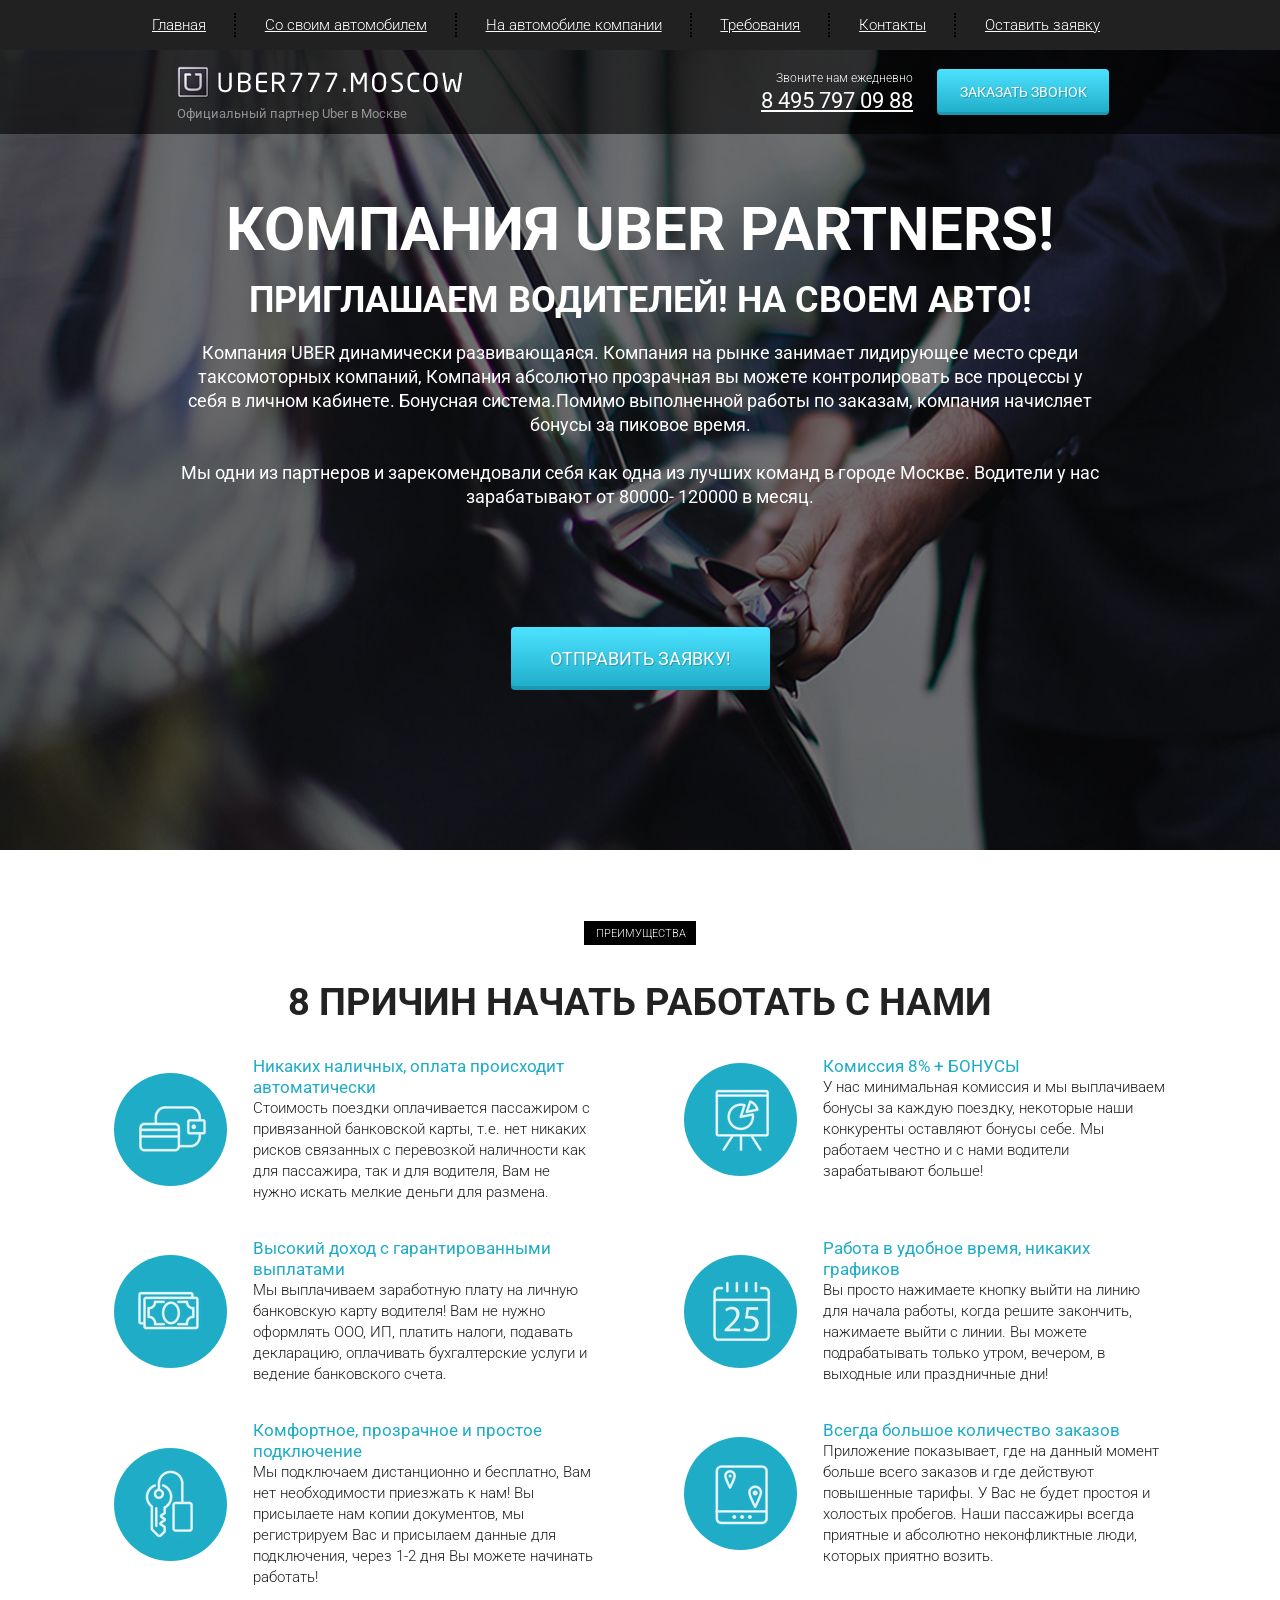
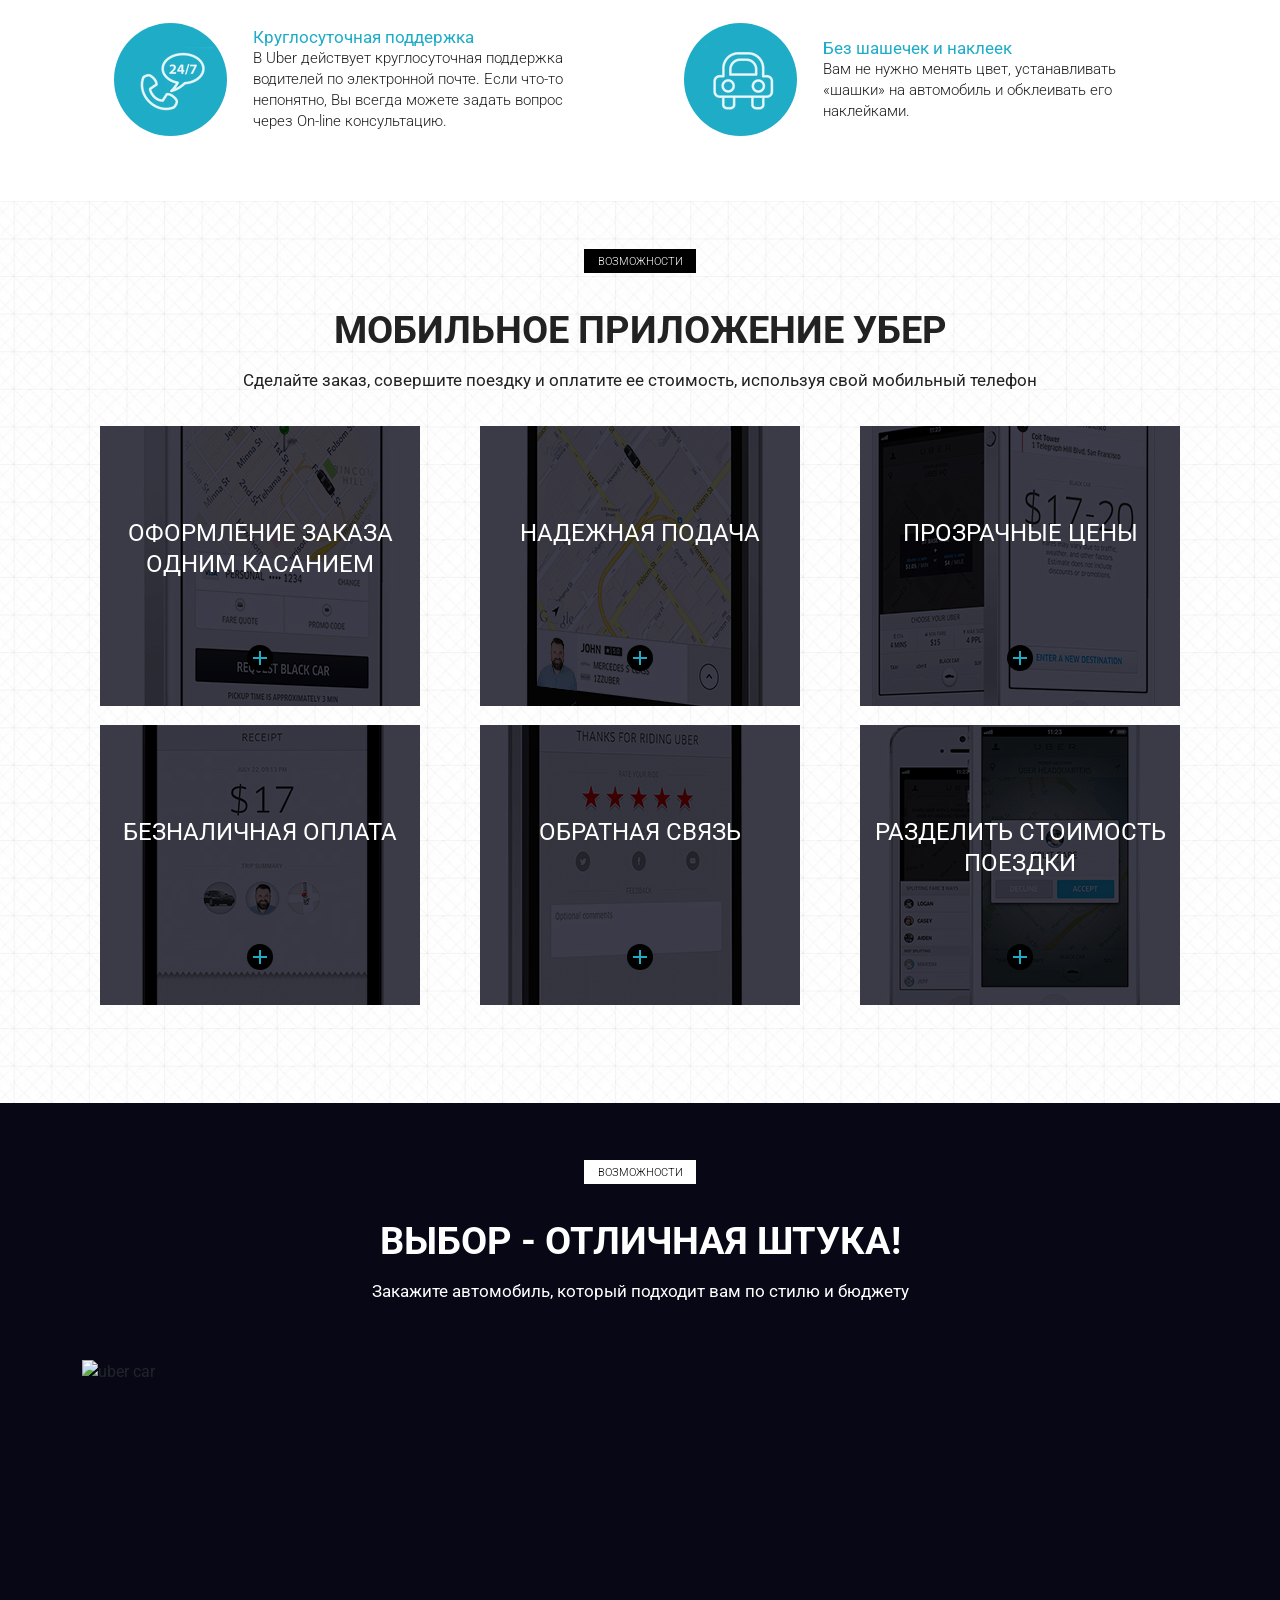
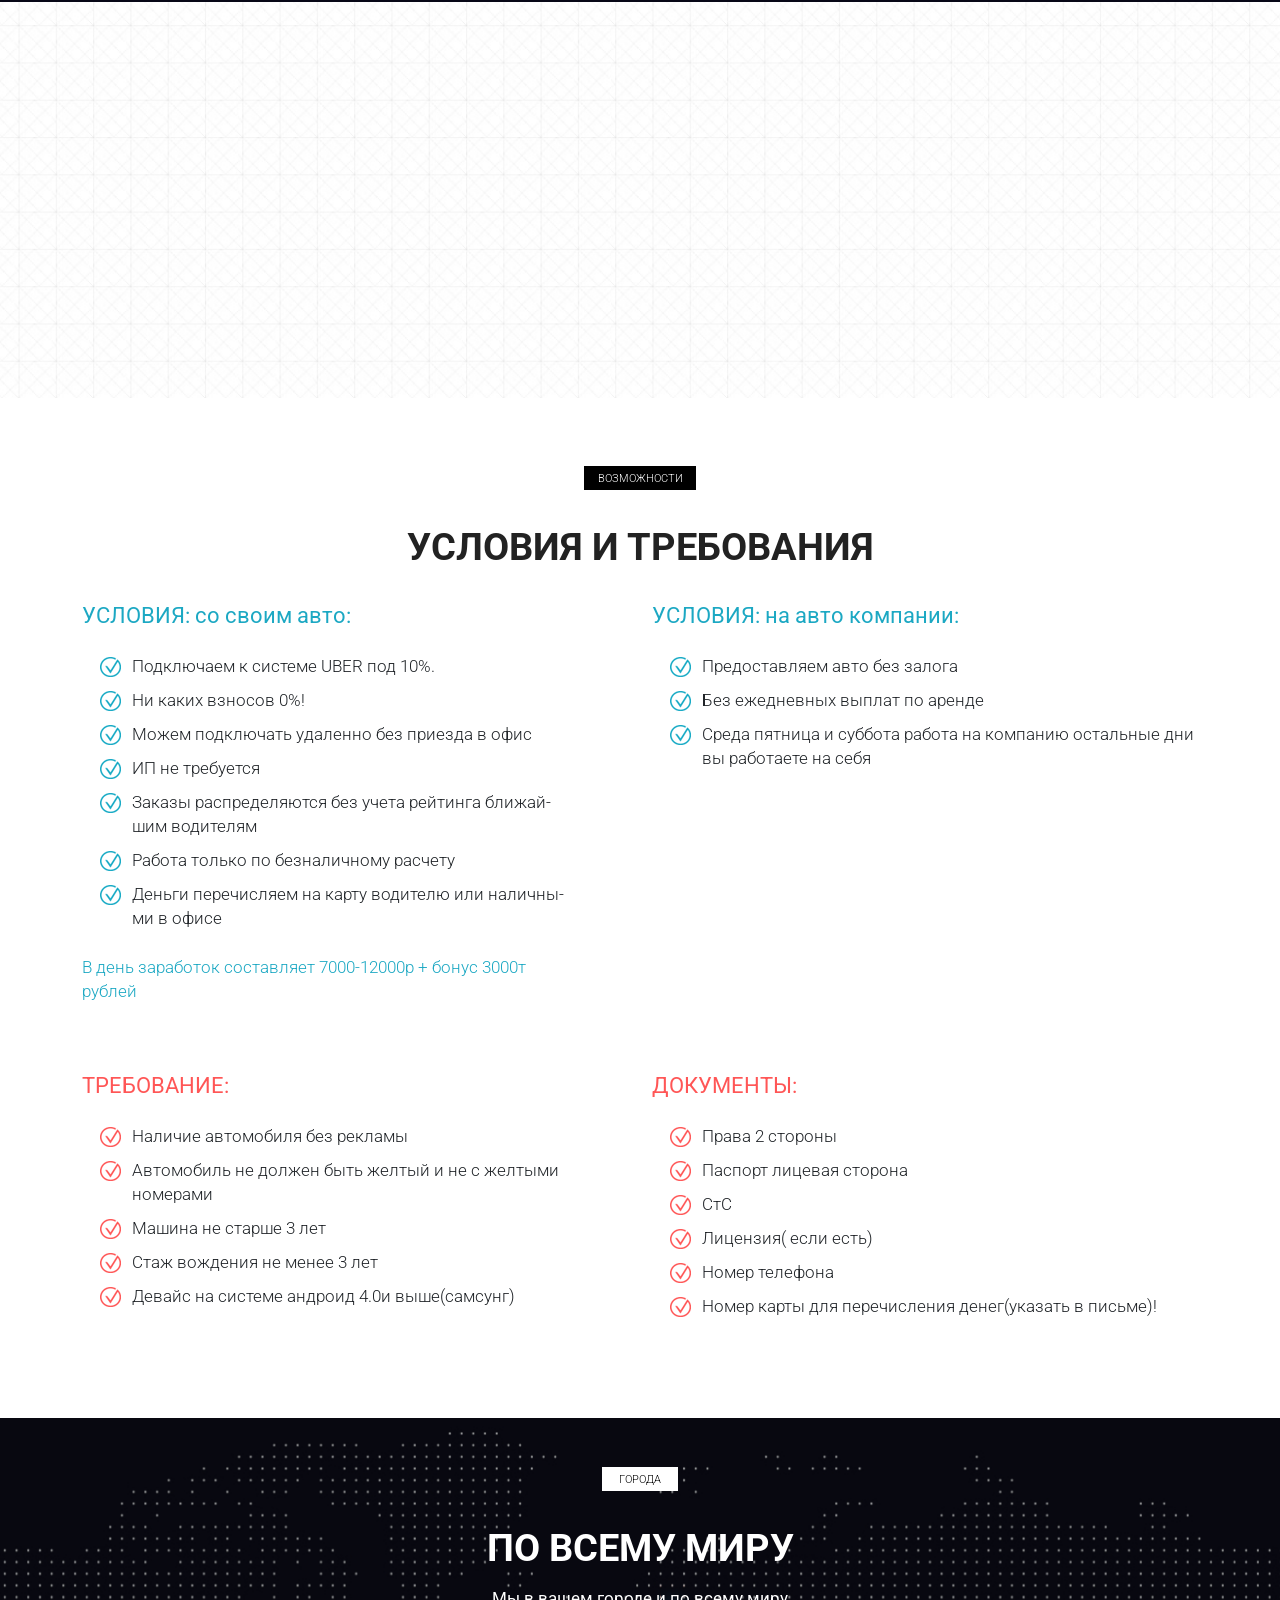
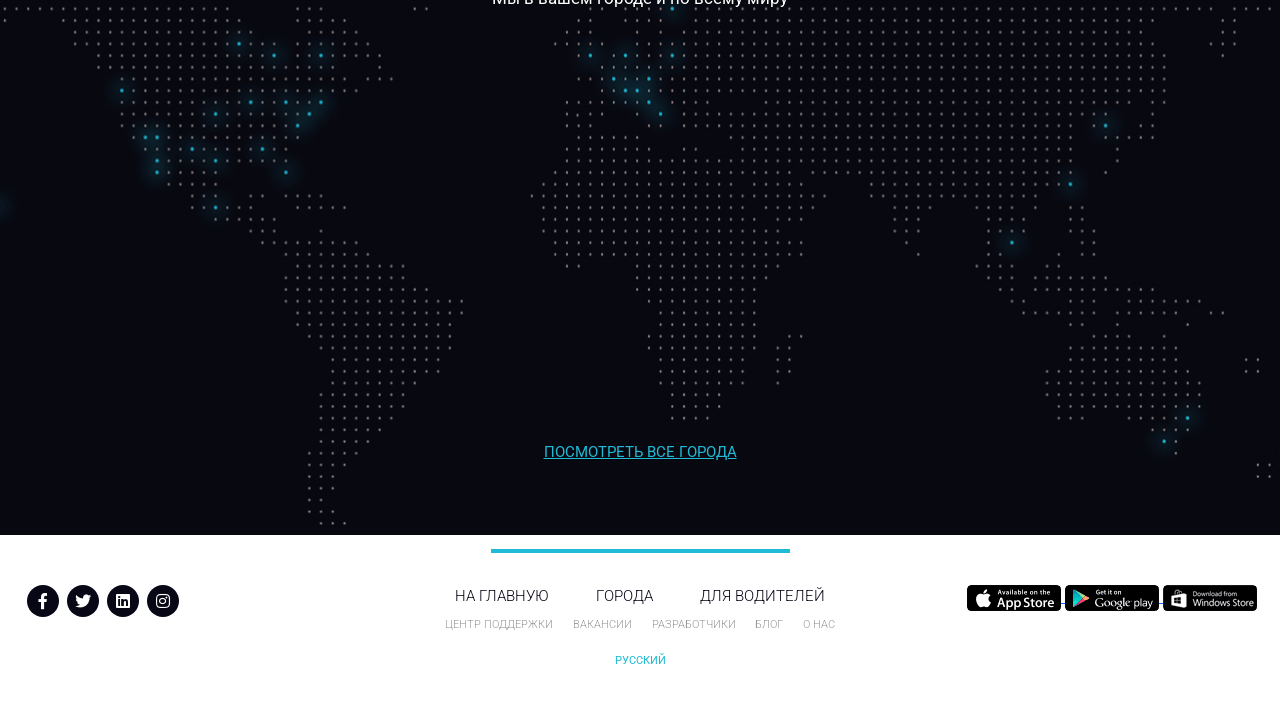
==== index.html @ b33aa112 "first commit" ====
<!DOCTYPE html>
<html lang="ru">
<head>
    <meta charset="UTF-8">
    <meta name="viewport" content="width=device-width, initial-scale=1.0">
    <meta http-equiv="X-UA-Compatible" content="ie=edge">
    <title>Uber</title>
    <link rel="icon" href="icons/favicon.ico">
    <link href="https://fonts.googleapis.com/css?family=Roboto:300,400,700&amp;subset=cyrillic-ext" rel="stylesheet">
    <link rel="stylesheet" href="css/bootstrap-reboot.min.css">
    <link rel="stylesheet" href="css/bootstrap-grid.min.css">
    <link rel="stylesheet" href="https://use.fontawesome.com/releases/v5.8.2/css/all.css" integrity="sha384-oS3vJWv+0UjzBfQzYUhtDYW+Pj2yciDJxpsK1OYPAYjqT085Qq/1cq5FLXAZQ7Ay" crossorigin="anonymous">
    <link rel="stylesheet" href="css/style.min.css">
</head>
<body>
    <header>
        <nav>
            <div class="container">
                <ul class="menu">
                    <li class="menu_item"><a href="#" class="menu_link">Главная</a></li>
                    <li class="menu_item"><a href="#require" class="menu_link">Со своим автомобилем</a></li>
                    <li class="menu_item"><a href="#require" class="menu_link">На автомобиле компании</a></li>
                    <li class="menu_item"><a href="#" class="menu_link">Требования</a></li>
                    <li class="menu_item"><a href="#" class="menu_link">Контакты</a></li>
                    <li class="menu_item"><a href="#" class="menu_link">Оставить заявку</a></li>
                </ul>
            </div>
            <div class="hamburger">
                <span></span>
                <span></span>
                <span></span>
            </div>
        </nav>
        <div class="subheader">
            <div class="container">
                <div class="row">
                    <div class="col-6 col-md-4 offset-md-1">
                        <a href="#" class="subheader_logo"><img src="icons/logo.png" alt="logo"></a>
                        <div class="subheader_official">Официальный партнер Uber в Москве</div>
                    </div>
    
                    <div class="xs-hidden col-md-3 offset-md-1 col-xl-2 offset-xl-2">
                        <div class="subheader_call">Звоните нам ежедневно</div>
                        <a href="tel:84957970988" class="subheader_phone">8 495 797 09 88</a>
                    </div>
    
                    <div class="col-6 col-md-3">
                        <a href="tel:84957970988" class="xs-visible subheader_phone">8 495 797 09 88</a>
                        <button class="subheader_btn">заказать звонок</button>
                    </div>
                </div>
            </div>
        </div>
    </header>

    <section class="promo">
        <div class="container">
            <div class="row">
                <div class="col-md-12 offset-md-0 col-lg-10 offset-lg-1">
                    <h1 class="promo_header">КОМПАНИЯ UBER PARTNERS!</h1>
                    <h2 class="promo_subheader">ПРИГЛАШАЕМ ВОДИТЕЛЕЙ! НА СВОЕМ АВТО!</h2>
                    <div class="promo_descr">
                        Компания UBER  динамически развивающаяся. Компания на рынке занимает лидирующее место среди
                        таксомоторных компаний, Компания абсолютно прозрачная вы можете контролировать все процессы у себя в личном кабинете. Бонуcная система.Помимо выполненной работы по заказам, компания начисляет бонусы за
                        пиковое время.
                        <br><br>
                        Мы одни из партнеров и зарекомендовали себя как одна из лучших команд в городе Москве.  Водители у нас
                        зарабатывают от 80000- 120000 в месяц.
                    </div>
                    <button class="promo_btn">ОТПРАВИТЬ ЗАЯВКУ!</button>
                </div>
            </div>
        </div>
    </section>

    <section class="reasons">
        <div class="container">
            <div class="label">преимущества</div>
            <h2 class="title">8 причин начать работать с нами</h2>
            <div class="row">
                <div class="col-md-6">
                    <div class="reasons_block">
                        <div class="reasons_round">
                            <img src="icons/wallet_icn.png" alt="reason">
                        </div>
                        <div class="reasons_descr">
                            <div class="reasons_subtitle">Никаких наличных, оплата происходит автоматически</div>
                            <div class="reasons_text">
                                Стоимость поездки оплачивается пассажиром с привязанной банковской карты, т.е. нет никаких рисков связанных с перевозкой наличности как для пассажира, так и для водителя, Вам не нужно искать мелкие деньги для размена.
                            </div>
                        </div>
                    </div>
                </div>
                <div class="col-md-6">
                    <div class="reasons_block">
                        <div class="reasons_round">
                            <img src="icons/diagram_icn.png" alt="reason">
                        </div>
                        <div class="reasons_descr">
                            <div class="reasons_subtitle">Комиссия 8% + БОНУСЫ</div>
                            <div class="reasons_text">
                                У нас минимальная комиссия и мы выплачиваем бонусы за каждую поездку, некоторые наши конкуренты оставляют бонусы себе. Мы работаем честно и с нами водители зарабатывают больше!
                            </div>
                        </div>
                    </div>
                </div>
                <div class="col-md-6">
                    <div class="reasons_block">
                        <div class="reasons_round">
                            <img src="icons/money_icn.svg" alt="reason">
                        </div>
                        <div class="reasons_descr">
                            <div class="reasons_subtitle">Высокий доход с гарантированными выплатами</div>
                            <div class="reasons_text">
                                Мы выплачиваем заработную плату на личную банковскую карту водителя! Вам не нужно оформлять ООО, ИП, платить налоги, подавать декларацию, оплачивать бухгалтерские услуги и ведение банковского счета.
                            </div>
                        </div>
                    </div>
                </div>
                <div class="col-md-6">
                    <div class="reasons_block">
                        <div class="reasons_round">
                            <img src="icons/calendar_icn.png" alt="reason">
                        </div>
                        <div class="reasons_descr">
                            <div class="reasons_subtitle">Работа в удобное время, никаких графиков</div>
                            <div class="reasons_text">
                                Вы просто нажимаете кнопку выйти на линию для начала работы, когда решите закончить, нажимаете выйти с линии. Вы можете подрабатывать только утром, вечером, в выходные или праздничные дни!
                            </div>
                        </div>
                    </div>
                </div>
                <div class="col-md-6">
                    <div class="reasons_block">
                        <div class="reasons_round">
                            <img src="icons/keys_icn.svg" alt="reason">
                        </div>
                        <div class="reasons_descr">
                            <div class="reasons_subtitle">Комфортное, прозрачное и простое подключение</div>
                            <div class="reasons_text">
                                Мы подключаем дистанционно и бесплатно, Вам нет необходимости приезжать к нам! Вы присылаете нам копии документов, мы регистрируем Вас и присылаем данные для подключения, через 1-2 дня Вы можете начинать работать!
                            </div>
                        </div>
                    </div>
                </div>
                <div class="col-md-6">
                    <div class="reasons_block">
                        <div class="reasons_round">
                            <img src="icons/tablet_icn.png" alt="reason">
                        </div>
                        <div class="reasons_descr">
                            <div class="reasons_subtitle">Всегда большое количество заказов</div>
                            <div class="reasons_text">
                                Приложение показывает, где на данный момент больше всего заказов и где действуют повышенные тарифы. У Вас не будет простоя и холостых пробегов. Наши пассажиры всегда приятные и абсолютно неконфликтные люди, которых приятно возить.
                            </div>
                        </div>
                    </div>
                </div>
                <div class="col-md-6">
                    <div class="reasons_block">
                        <div class="reasons_round">
                            <img src="icons/phone_icn.png" alt="reason">
                        </div>
                        <div class="reasons_descr">
                            <div class="reasons_subtitle">Круглосуточная поддержка</div>
                            <div class="reasons_text">
                                В Uber действует круглосуточная поддержка водителей по электронной почте. Если что-то непонятно, Вы всегда можете задать вопрос через On-line консультацию.
                            </div>
                        </div>
                    </div>
                </div>
                <div class="col-md-6">
                    <div class="reasons_block">
                        <div class="reasons_round">
                            <img src="icons/car_icn.png" alt="reason">
                        </div>
                        <div class="reasons_descr">
                            <div class="reasons_subtitle">Без шашечек и наклеек</div>
                            <div class="reasons_text">
                                Вам не нужно менять цвет, устанавливать «шашки» на автомобиль и обклеивать его наклейками.
                            </div>
                        </div>
                    </div>
                </div>
            </div>
        </div>
    </section>

    <section class="mobile">
        <div class="container">
            <div class="label">возможности</div>
            <h2 class="title">мобильное приложение убер</h2>
            <div class="subtitle">Сделайте заказ, совершите поездку и оплатите ее стоимость, используя свой мобильный телефон</div>

            <div class="row">
                <div class="col-md-6 col-lg-4">
                    <div class="mobile_item mobile_item_1">
                        <div class="mobile_item_subtitle">
                            оформление заказа одним касанием
                        </div>
                        <div class="mobile_item_plus"></div>
                    </div>
                </div>
                <div class="col-md-6 col-lg-4">
                    <div class="mobile_item mobile_item_2">
                        <div class="mobile_item_subtitle">
                            надежная подача
                        </div>
                        <div class="mobile_item_plus"></div>
                    </div>
                </div>
                <div class="col-md-6 col-lg-4">
                    <div class="mobile_item mobile_item_3">
                        <div class="mobile_item_subtitle">
                            прозрачные цены
                        </div>
                        <div class="mobile_item_plus"></div>
                    </div>
                </div>
                <div class="col-md-6 col-lg-4">
                    <div class="mobile_item mobile_item_4">
                        <div class="mobile_item_subtitle">
                            безналичная оплата
                        </div>
                        <div class="mobile_item_plus"></div>
                    </div>
                </div>
                <div class="col-md-6 col-lg-4">
                    <div class="mobile_item mobile_item_5">
                        <div class="mobile_item_subtitle">
                            обратная связь
                        </div>
                        <div class="mobile_item_plus"></div>
                    </div>
                </div>
                <div class="col-md-6 col-lg-4">
                    <div class="mobile_item mobile_item_6">
                        <div class="mobile_item_subtitle">
                            разделить стоимость поездки
                        </div>
                        <div class="mobile_item_plus"></div>
                    </div>
                </div>
            </div>
        </div>
    </section>

    <section class="choice">
        <div class="container">
            <div class="black"></div>
            <div class="label label_white">возможности</div>
            <h2 class="title title_white hidden-320">Выбор - отличная штука!</h2>
            <div class="subtitle subtitle_white hidden-320">Закажите автомобиль, который подходит вам по стилю и бюджету</div>

            <img src="img/car.png" alt="uber car" class="choice_img">
            <div class="choice_descr">
                Машины на каждый день.<br>
                Лучше, быстрее и дешевле, чем такси
            </div>
        </div>
    </section>

    <section class="require" id="require">
        <div class="container">
            <div class="label">возможности</div>
            <h2 class="title">условия и требования</h2>
        <div class="row">
            <div class="col-md-6">
                <div class="require_block">
                    <div class="require_title">
                        УСЛОВИЯ: со своим авто:
                    </div>
                    <ul class="require_list">
                        <li>Подключаем к системе UBER  под 10%.</li>
                        <li>
                            Ни каких взносов  0%!
                        </li>
                        <li>
                            Можем подключать удаленно без приезда в офис
                        </li>
                        <li>
                            ИП не требуется
                        </li>
                        <li>
                            Заказы распределяются без учета рейтинга ближай-<br>шим водителям
                        </li>
                        <li>
                            Работа только по безналичному расчету
                        </li>
                        <li>
                            Деньги перечисляем на карту водителю или наличны-<br>ми в офисе
                        </li>
                    </ul>
                    <div class="require_descr">
                        В день заработок составляет 7000-12000р + бонус 3000т<br> рублей
                    </div>
                </div>
            </div>
            <div class="col-md-6">
                <div class="require_block">
                    <div class="require_title">
                        УСЛОВИЯ: на авто компании:
                    </div>
                    <ul class="require_list">
                        <li>
                            Предоставляем авто без залога
                        </li>
                        <li>
                            Без ежедневных выплат по аренде
                        </li>
                        <li>
                            Среда пятница и суббота работа на компанию остальные дни вы работаете на себя
                        </li>
                    </ul>
                </div>
            </div>
            <div class="col-md-6">
                <div class="require_block require_block_nmb warning">
                    <div class="require_title">
                        ТРЕБОВАНИЕ:
                    </div>
                    <ul class="require_list">
                        <li>
                            Наличие автомобиля без рекламы
                        </li>
                        <li>
                            Автомобиль не должен быть желтый и не с желтыми номерами
                        </li>
                        <li>
                            Машина не старше 3 лет
                        </li>
                        <li>
                            Стаж вождения не менее 3 лет
                        </li>
                        <li>
                            Девайс на системе андроид 4.0и выше(самсунг)
                        </li>
                    </ul>
                </div>
            </div>
            <div class="col-md-6">
                <div class="require_block require_block_nmb warning">
                    <div class="require_title">
                        ДОКУМЕНТЫ:
                    </div>
                    <ul class="require_list">
                        <li>
                            Права 2 стороны
                        </li>
                        <li>
                            Паспорт лицевая сторона
                        </li>
                        <li>
                            СтС
                        </li>
                        <li>
                            Лицензия( если есть)
                        </li>
                        <li>
                            Номер телефона
                        </li>
                        <li>
                            Номер карты для перечисления денег(указать в письме)!
                        </li>
                    </ul>
                </div>
            </div>
        </div>
        </div>
    </section>

    <section class="world">
        <div class="container">
            <div class="label label_white label_min">города</div>
            <h2 class="title title_white">По всему миру</h2>
            <div class="subtitle subtitle_white">Мы в вашем городе и по всему миру</div>

            <a href="#" class="world_link">посмотреть все города</a>
        </div>
    </section>

    <footer>
        <div class="footer_divider"></div>
        <div class="footer_wrapper">
            <!-- Если не оборачивать каждый блок в обертку - получится криво -->
            <div>
                <div class="footer_social">
                    <a href="#" class="footer_social_item">
                        <i class="fab fa-facebook-f"></i>
                    </a>
                    <a href="#" class="footer_social_item">
                        <i class="fab fa-twitter"></i>
                    </a>
                    <a href="#" class="footer_social_item">
                        <i class="fab fa-linkedin"></i>
                    </a>
                    <a href="#" class="footer_social_item">
                        <i class="fab fa-instagram"></i>
                    </a>
                </div>
            </div>
            <div>
                <div class="footer_links">
                    <div class="footer_links_main">
                        <a href="#">на главную</a>
                        <a href="#">города</a>
                        <a href="#">для водителей</a>
                    </div>
                    <div class="footer_links_sub">
                        <a href="#">центр поддержки</a>
                        <a href="#">вакансии</a>
                        <a href="#">разработчики</a>
                        <a href="#">блог</a>
                        <a href="#">о нас</a>
                    </div>
                    <a href="#" class="footer_links_lang">Русский</a>
                </div>
            </div>
            <div>
                <div class="footer_mobile">
                    <a href="#">
                        <img src="icons/app_store.png" alt="App Store">
                    </a>
                    <a href="#">
                        <img src="icons/google_play.png" alt="Google play">
                    </a>
                    <a href="#">
                        <img src="icons/windows_store.png" alt="Windows store">
                    </a>
                </div>
            </div>
        </div>
    </footer>

    <script src="js/script.js"></script>
</body>
</html>
---- css/style.min.css ----
*{font-family:"Roboto",sans-serif}header{position:relative;height:50px}nav{position:fixed;width:100%;height:50px;background-color:#212121;z-index:5}.hamburger{display:none}.menu{display:flex;justify-content:space-between;padding:13px 70px;margin:0;list-style-type:none}.menu_link{color:#fff;font-size:15px;font-weight:300}.menu_link:hover{text-decoration:none;color:#1eacc7}.menu_item{border-right:2px dotted #000;padding-right:28px}.menu_item:last-child{border-right:none}.subheader{position:absolute;top:50px;width:100%;height:84px;background-color:rgba(0,0,0,.6)}.subheader_logo{display:block;max-width:100%;margin-top:16px}.subheader_official{margin-top:6px;opacity:.5;color:#fff;font-size:13px;font-weight:400}.subheader_call{color:#fff;font-size:12px;font-weight:300;margin-top:19px;text-align:right}.subheader_phone{display:block;margin-top:8px;color:#fff;font-size:22px;font-weight:400;text-transform:uppercase;text-align:right;line-height:12px}.subheader_phone:hover{text-decoration:none;color:#fff}.subheader_btn{margin-top:19px;width:172px;height:46px;box-shadow:inset 0 -3px 0 rgba(0,0,0,.12);border:none;border-radius:4px;background-image:linear-gradient(to top, #1eacc7 0%, #4ce2ff 100%);text-shadow:1px 1px 0 rgba(0,0,0,.21);color:#fff;font-size:14px;font-weight:400;text-transform:uppercase}.subheader_btn:hover{background-image:none;background-color:#1eacc7}.promo{min-height:800px;background:url("../Img/uber_bg.jpeg") center center/cover no-repeat;padding:150px 0 135px 0}.promo_header{color:#fff;font-weight:700;text-transform:uppercase;font-size:60px;line-height:60px;margin:0;text-align:center}.promo_subheader{color:#fff;font-weight:700;text-transform:uppercase;font-size:36px;line-height:36px;margin:0;margin-top:22px;text-align:center}.promo_descr{color:#fff;font-size:18px;font-weight:400;line-height:24px;text-align:center;margin-top:23px}.promo_btn{display:block;margin:118px auto 0 auto;width:259px;height:63px;box-shadow:inset 0 -4px 0 rgba(0,0,0,.12);border:none;border-radius:4px;background-image:linear-gradient(to top, #1eacc7 0%, #4ce2ff 100%);text-shadow:1px 1px 0 rgba(0,0,0,.21);color:#fff;font-size:18px;font-weight:400;text-transform:uppercase}.promo_btn:hover{background-image:none;background-color:#1eacc7}.reasons{padding:71px 0 65px 0}.reasons_block{display:flex;justify-content:center;align-items:center;margin-top:35px}.reasons_round{display:flex;justify-content:center;align-items:center;margin-right:26px;width:113px;height:113px;background-color:#1eacc7;border-radius:100%}.reasons_descr{width:343px}.reasons_subtitle{line-height:21px;color:#1eacc7;font-size:17px;font-weight:400}.reasons_text{color:#202020;font-size:15px;font-weight:300;line-height:21px}.label{position:relative;margin:0 auto;height:24px;width:112px;padding:5px 12px;background-color:#000;color:#fff;font-size:11px;font-weight:300;text-transform:uppercase;text-align:center;z-index:2}.label_white{background-color:#fff;color:#000}.label_min{width:76px}.title{position:relative;margin-bottom:0;margin-top:38px;color:#222;font-size:38px;line-height:38px;font-weight:700;text-transform:uppercase;text-align:center;z-index:2}.title_white{color:#fff}.subtitle{position:relative;margin-top:19px;color:#222;font-size:17px;font-weight:400;text-align:center;z-index:2}.subtitle_white{color:#fff}.mobile{min-height:864px;padding:48px 0 79px 0;background:url("../Img/mobile_bg.png") center center/cover no-repeat}.mobile .row{margin-top:32px}.mobile_item{position:relative;width:320px;height:280px;margin:0 auto;margin-bottom:19px;padding-top:92px}.mobile_item_1{background:url("../Img/card_1.png") center center/cover no-repeat}.mobile_item_2{background:url("../Img/card_2.png") center center/cover no-repeat}.mobile_item_3{background:url("../Img/card_3.png") center center/cover no-repeat}.mobile_item_4{background:url("../Img/card_4.png") center center/cover no-repeat}.mobile_item_5{background:url("../Img/card_5.png") center center/cover no-repeat}.mobile_item_6{background:url("../Img/card_6.png") center center/cover no-repeat}.mobile_item_subtitle{color:#fff;font-size:24px;font-weight:400;line-height:31px;text-transform:uppercase;text-align:center}.mobile_item_plus{display:flex;justify-content:center;align-items:center;position:absolute;bottom:35px;left:50%;transform:translateX(-50%);width:26px;height:26px;background-color:#000;margin:0 auto;border-radius:100%;cursor:pointer}.mobile_item_plus:before{content:"";display:block;width:14px;height:2px;background-color:#1eacc7;transition:.3s all}.mobile_item_plus:after{content:"";position:absolute;left:50%;transform:translateX(-50%);display:block;height:14px;width:2px;background-color:#1eacc7;transition:.3s all}.mobile_item_plus:hover:before,.mobile_item_plus:hover:after{background-color:#ff5656}.choice{position:relative;min-height:895px;padding:57px 0 138px 0;background:url("../Img/mobile_bg.png") center center/cover no-repeat}.choice_img{position:relative;display:block;margin:56px auto 0 auto;z-index:2}.choice_descr{text-align:center;color:#222;font-size:17px;font-weight:300;line-height:24px}.choice .black{position:absolute;top:0;left:0;height:499px;width:100%;background-color:#070716;z-index:1}.require{padding:68px 0 84px 0}.require_block{margin:33px 0}.require_block_nmb{margin-bottom:0px}.require_title{color:#1ca8c3;font-size:22px;font-weight:400}.require_list{list-style-type:none;padding-left:50px;margin-top:22px}.require_list li{position:relative;font-size:17px;font-weight:300;line-height:24px;margin-bottom:10px}.require_list li:before{content:"";display:block;position:absolute;left:-32px;top:3px;width:21px;height:20px;background:url("../icons/check_blue.svg") center center/cover no-repeat}.require_descr{margin-top:25px;font-size:17px;font-weight:300;line-height:24px;color:#1ca8c3}.require .warning .require_title{color:#ff5656}.require .warning .require_list li:before{background:url("../icons/check_red.svg") center center/cover no-repeat}.world{position:relative;min-height:717px;padding:49px 0;background:url("../Img/world_bg.jpeg") center center/cover no-repeat}.world_link{position:absolute;left:50%;transform:translateX(-50%);bottom:49px;text-align:center;font-size:15px;font-weight:400;line-height:68px;text-transform:uppercase;color:#1fbad6}.world_link:hover{text-decoration:none;color:#fff}footer{padding:14px 23px 39px 23px}footer a:hover{text-decoration:none}.footer_divider{width:299px;height:4px;background-color:#1fbad6;margin:0 auto}.footer_wrapper{display:flex;justify-content:space-between;align-items:flex-start;padding-top:32px}.footer_wrapper>div{width:33%}.footer_wrapper>div:nth-child(3){display:flex;justify-content:flex-end}.footer_social{width:160px;display:flex;justify-content:space-between}.footer_social_item{display:flex;justify-content:center;align-items:center;margin:0 4px;width:32px;height:32px;background-color:#070716;border-radius:100%;text-decoration:none}.footer_social_item i{color:#fff}.footer_links{width:390px;margin:0 auto}.footer_links_main{display:flex;justify-content:space-between;padding:0 10px}.footer_links_main a{color:#070716;font-size:15px;font-weight:300;text-transform:uppercase;text-decoration:none}.footer_links_sub{display:flex;justify-content:space-between;margin-top:10px}.footer_links_sub a{color:#999;font-size:11px;font-weight:300;text-transform:uppercase;text-decoration:none}.footer_links_lang{display:block;margin:0 auto;color:#1fbad6;font-size:11px;font-weight:400;margin-top:19px;text-transform:uppercase;text-align:center;text-decoration:none}.xs-visible{display:none}@media(max-width: 1200px){.menu_item{padding-right:20px}.menu_link{font-size:13px}.promo_header{font-size:50px}.reasons_block{align-items:flex-start}.reasons_descr{width:300px}.mobile_item{width:290px}.mobile_item_subtitle{font-size:22px}.choice{padding:55px 0;min-height:840px}.require br{display:none}.footer_wrapper>div{width:50%}.footer_wrapper>div:nth-child(1){width:25%}.footer_wrapper>div:nth-child(3){width:25%;display:flex;justify-content:flex-end}.footer_mobile{display:flex}.footer_mobile a{margin:0 3px}.footer_mobile a img{width:100%}}@media(max-width: 991px){.title{font-size:28px}.menu_item{padding-right:8px}.menu_link{font-size:10px}.subheader_logo img{width:100%}.subheader_official{font-size:11px}.subheader_phone{font-size:18px}.subheader_btn{margin-top:21px;height:40px;width:100%}.promo_header{font-size:40px}.promo_subheader{font-size:30px}.reasons_block{flex-direction:column;align-items:center}.reasons_round{margin-right:0}.reasons_descr{width:300px;margin-top:20px}.choice{min-height:800px}.choice_img{width:100%}.world{min-height:650px}.footer_wrapper{flex-wrap:wrap}.footer_wrapper>div{width:100%;display:flex;justify-content:center;margin-bottom:20px}.footer_wrapper>div:nth-child(1){width:100%}.footer_wrapper>div:nth-child(3){width:100%;justify-content:center}}@media(max-width: 767px){.title{margin-top:25px}.menu{position:fixed;flex-direction:column;justify-content:center;align-items:center;top:0;left:-100%;width:50%;height:100vh;padding:20px 15px;background-color:rgba(0,0,0,.8);transition:.6s all}.menu_active{left:0}.menu_item{padding-right:0;border:none;margin:10px 0}.menu_link{font-size:20px}.hamburger{display:block;position:absolute;right:10px;top:50%;transform:translateY(-50%);width:26px;height:12px}.hamburger span{display:block;height:2px;width:100%;background-color:#fff;margin-bottom:2px;transition:.5s all}.hamburger_active span{margin-bottom:-2px}.hamburger_active span:nth-child(1){transform:translateY(3px) rotate(-45deg)}.hamburger_active span:nth-child(2){display:none}.hamburger_active span:nth-child(3){transform:translateY(3px) rotate(45deg)}.xs-hidden{display:none}.xs-visible{display:block}.subheader_phone{display:block;margin-top:10px;color:#fff;font-size:16px;font-weight:400;text-transform:uppercase;text-align:center}.subheader_btn{display:block;width:200px;height:40px;margin:0 auto;margin-top:10px}.promo_header{line-height:45px}.reasons{padding:40px 0}.reasons_descr{width:350px}.reasons_subtitle{text-align:center}.reasons_text{margin-top:10px}.mobile{padding:40px 0}.choice{min-height:600px;padding:40px 0}.require{padding:40px 0}.world{min-height:450px}}@media(max-width: 575px){nav{height:30px}header{height:30px}.title{font-size:16px;margin-top:15px;line-height:16px}.subtitle{font-size:14px;line-height:21px;margin-top:11px}.subheader{height:60px;top:30px}.subheader_official{display:none}.subheader_logo{margin-top:16px}.subheader_phone{font-size:12px;font-weight:400;text-transform:uppercase;margin-top:11px}.subheader_btn{width:110px;height:22px;font-size:9px;margin-top:6px}.subheader_btn:hover{background-image:linear-gradient(to top, #1eacc7 0%, #4ce2ff 100%)}.promo{min-height:400px;padding:93px 0 35px 0}.promo_descr{display:none}.promo_header{font-size:30px;padding:0 24px;line-height:35px}.promo_subheader{font-size:20px;margin-top:33px;padding:0 10px;line-height:30px}.promo_btn{width:210px;height:50px;margin-top:72px;font-size:16px}.promo_btn:hover{background-image:linear-gradient(to top, #1eacc7 0%, #4ce2ff 100%)}.menu{width:85%}.menu_item{width:100%;text-align:center;padding:5px 0}.menu_link{display:block}.hamburger_active span:nth-child(1){transform:translateY(5px) rotate(-45deg)}.hamburger_active span:nth-child(3){transform:translateY(5px) rotate(45deg)}.reasons{padding:22px 0 36px 0}.reasons_block{margin-top:26px}.reasons_round{width:100px;height:100px}.reasons_descr{width:100%;margin-top:27px}.reasons_subtitle{font-size:16px;text-align:left}.reasons_text{margin-top:0}.mobile{padding:20px 0 40px 0}.mobile .row{margin-top:30px}.mobile_item{height:254px;padding:81px 40px 0 40px}.mobile_item_subtitle{font-size:18px;line-height:31px}.mobile_item_plus{bottom:28px}.mobile_item_plus:hover:before,.mobile_item_plus:hover:after{background-color:#1eacc7}.choice{padding:25px 0 33px 0;min-height:390px;background:#000}.choice_img{margin-top:35px}.choice_descr{margin-top:23px;color:#fff;font-size:17px;font-weight:300;line-height:24px}.choice .black{display:none}.hidden-320{display:none}.require{padding:25px}.require_block{margin:30px 0 0 0}.require_title{font-size:16px}.require_list{padding-left:30px;margin-top:5px}.require_list li{font-size:14px;margin-bottom:5px;line-height:20px}.require_descr{font-size:14px;margin-top:15px}.world{min-height:360px;padding:25px 0 30px 0}.world_link{width:200px;display:block;bottom:30px;line-height:15px}footer{padding:25px 0 20px 0}.footer_divider{width:253px;margin:0 auto}.footer_wrapper{padding-top:22px}.footer_wrapper>div{margin-bottom:20px}.footer_wrapper>div:nth-child(1){order:2}.footer_wrapper>div:nth-child(2){order:1}.footer_wrapper>div:nth-child(3){order:3}.footer_links{width:290px}.footer_links_main{padding:0;font-size:14px}.footer_links_sub{flex-wrap:wrap;justify-content:center}.footer_links_sub a{margin:0 7px}.footer_links_lang{margin-top:10px}}/*# sourceMappingURL=style.min.css.map */
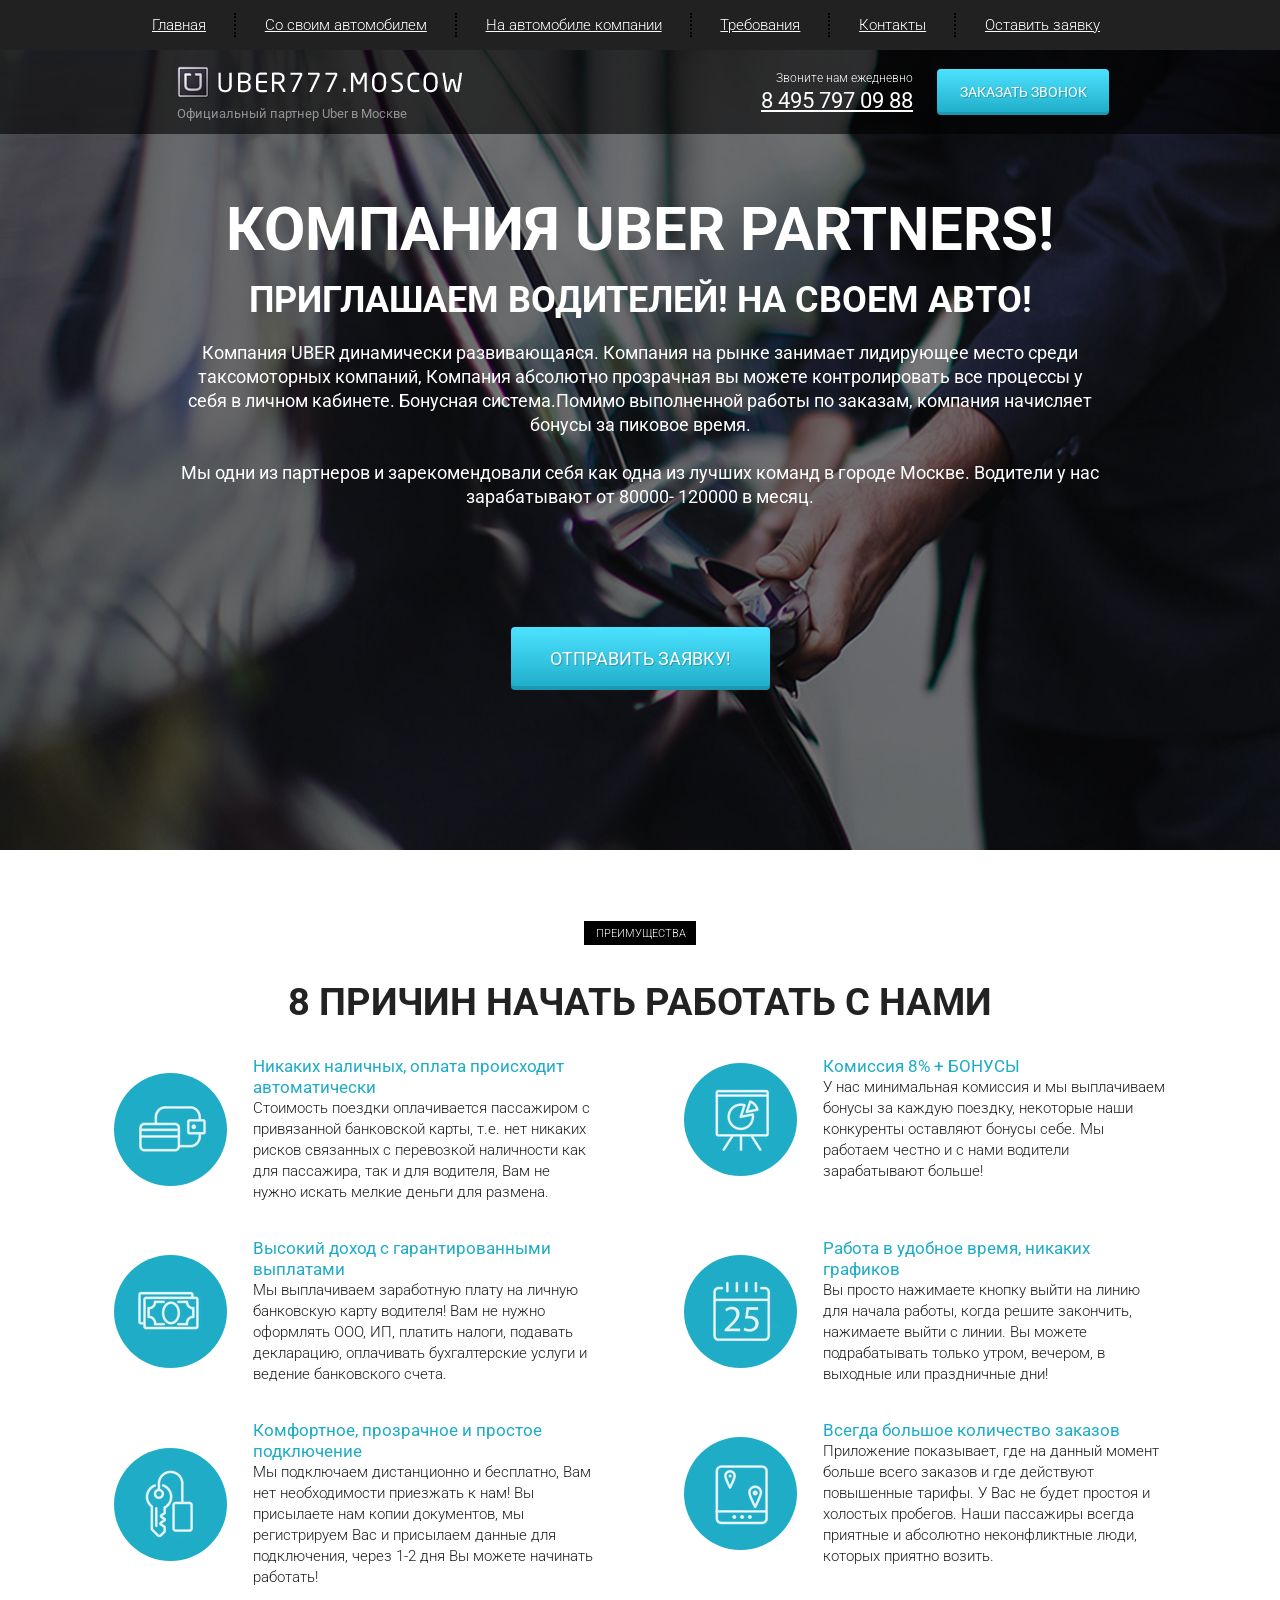
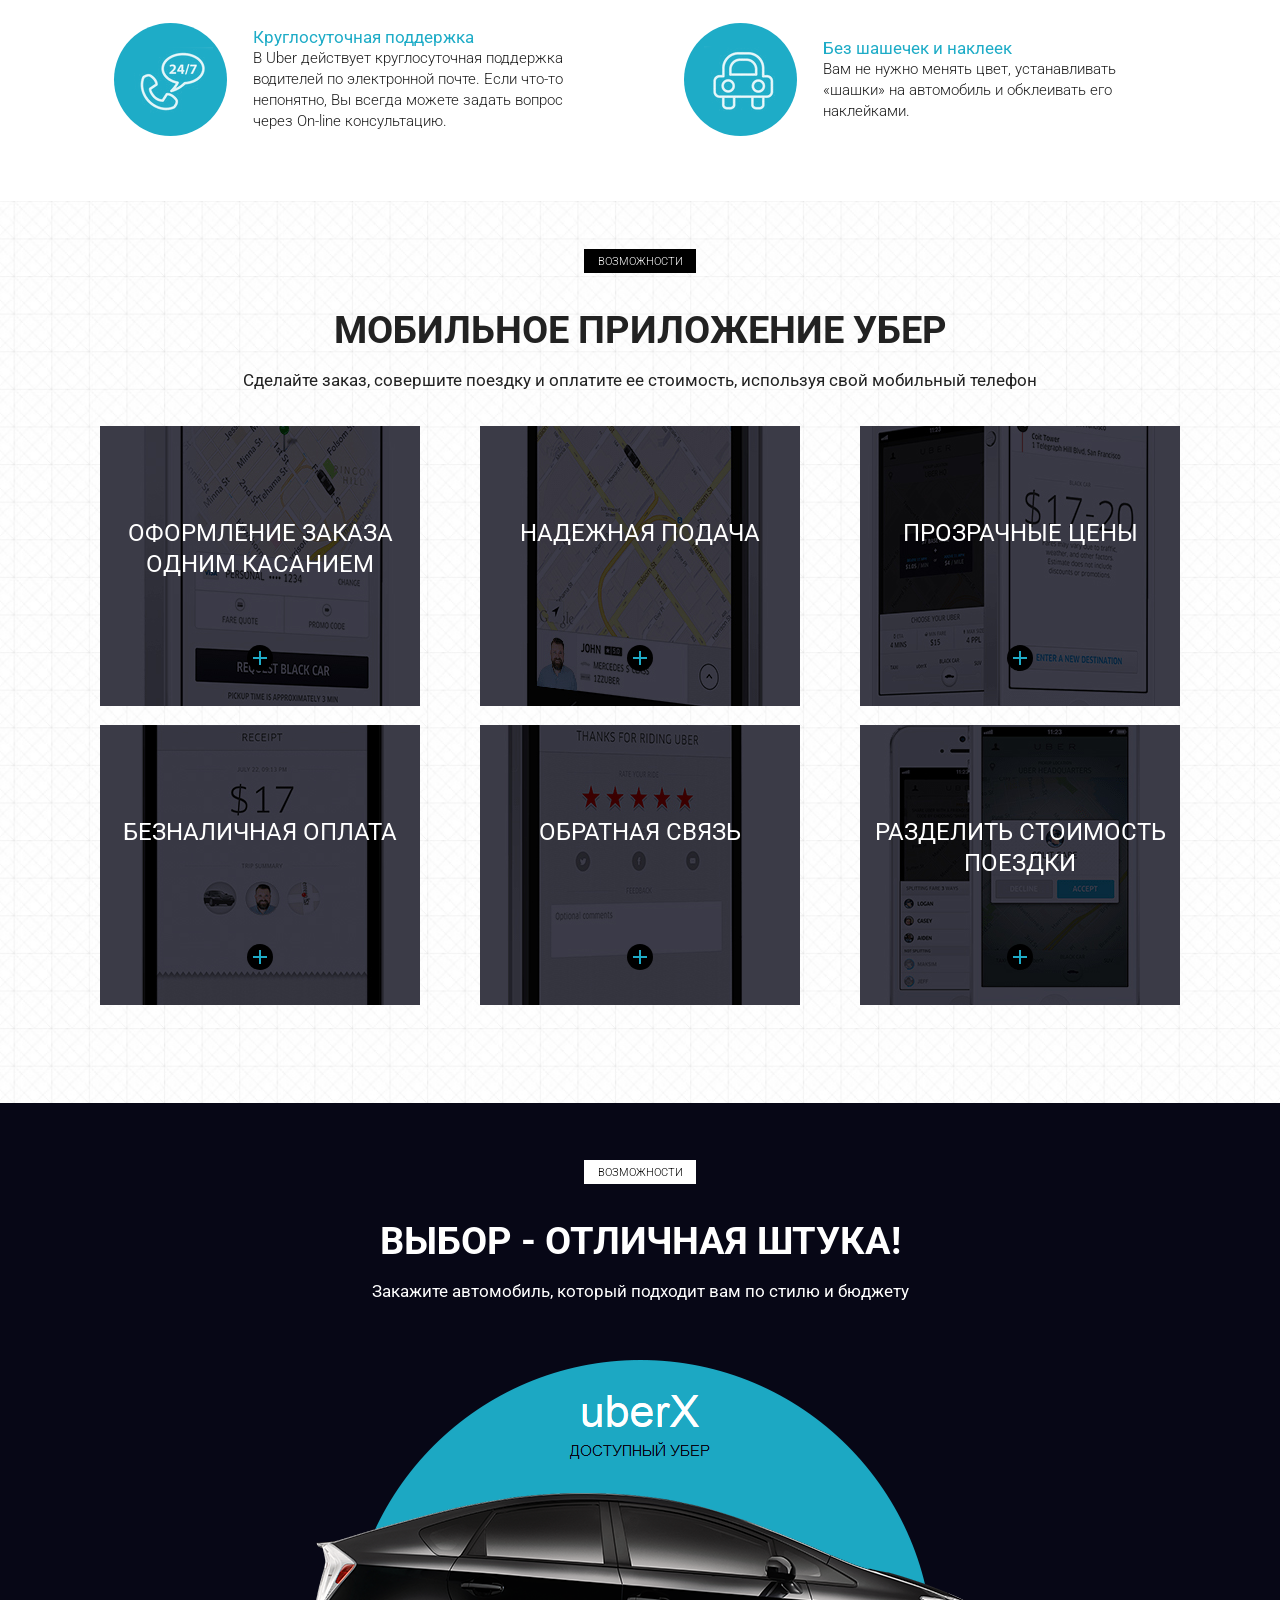
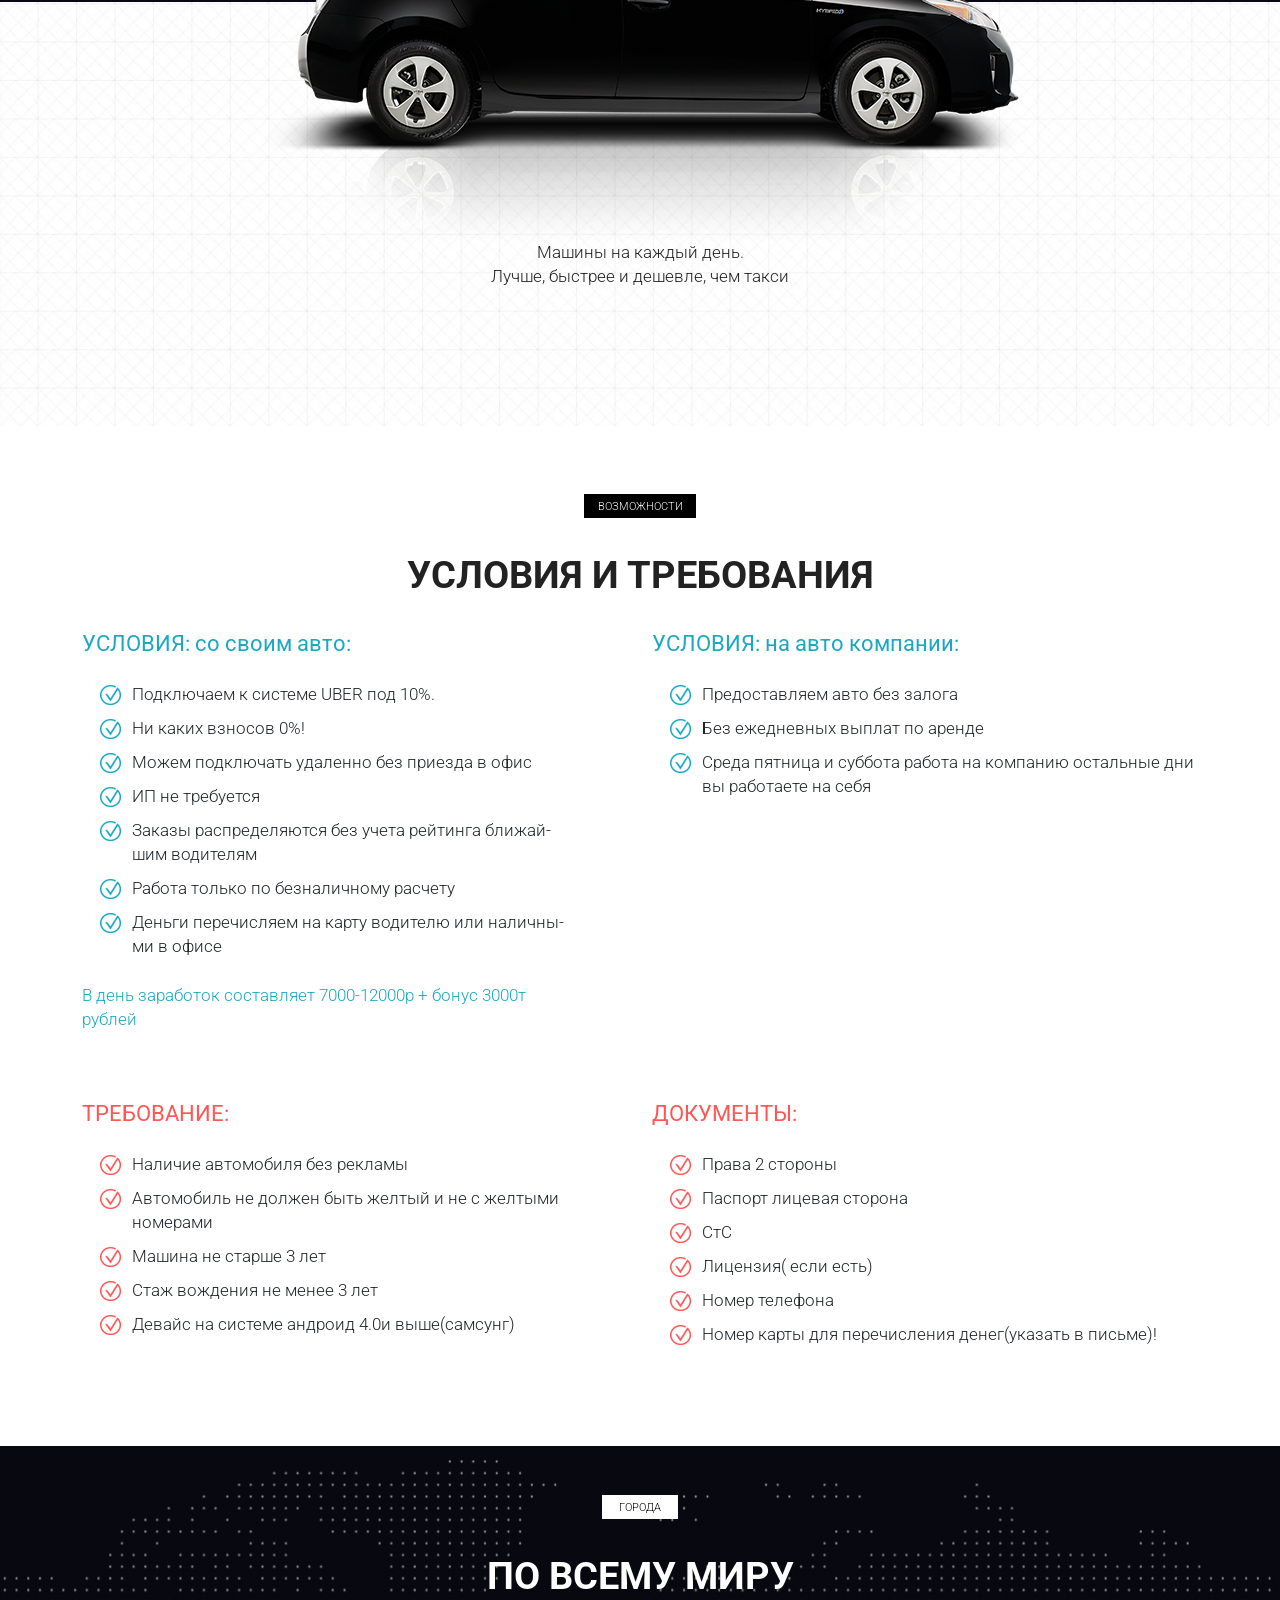
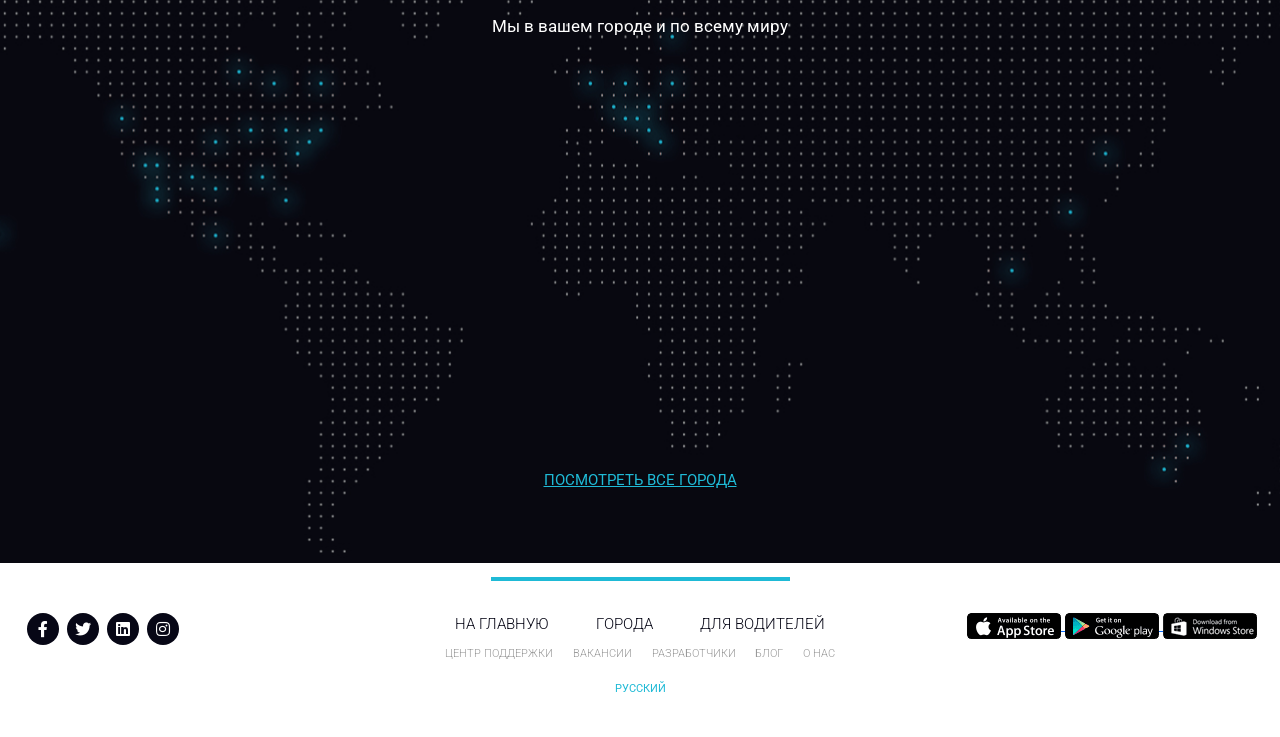
==== commit 4a9d9ccc: "bug fix" ====
--- a/index.html
+++ b/index.html
@@ -252,7 +252,7 @@
             <h2 class="title title_white hidden-320">Выбор - отличная штука!</h2>
             <div class="subtitle subtitle_white hidden-320">Закажите автомобиль, который подходит вам по стилю и бюджету</div>
 
-            <img src="img/car.png" alt="uber car" class="choice_img">
+            <img src="Img/car.png" alt="uber car" class="choice_img">
             <div class="choice_descr">
                 Машины на каждый день.<br>
                 Лучше, быстрее и дешевле, чем такси
